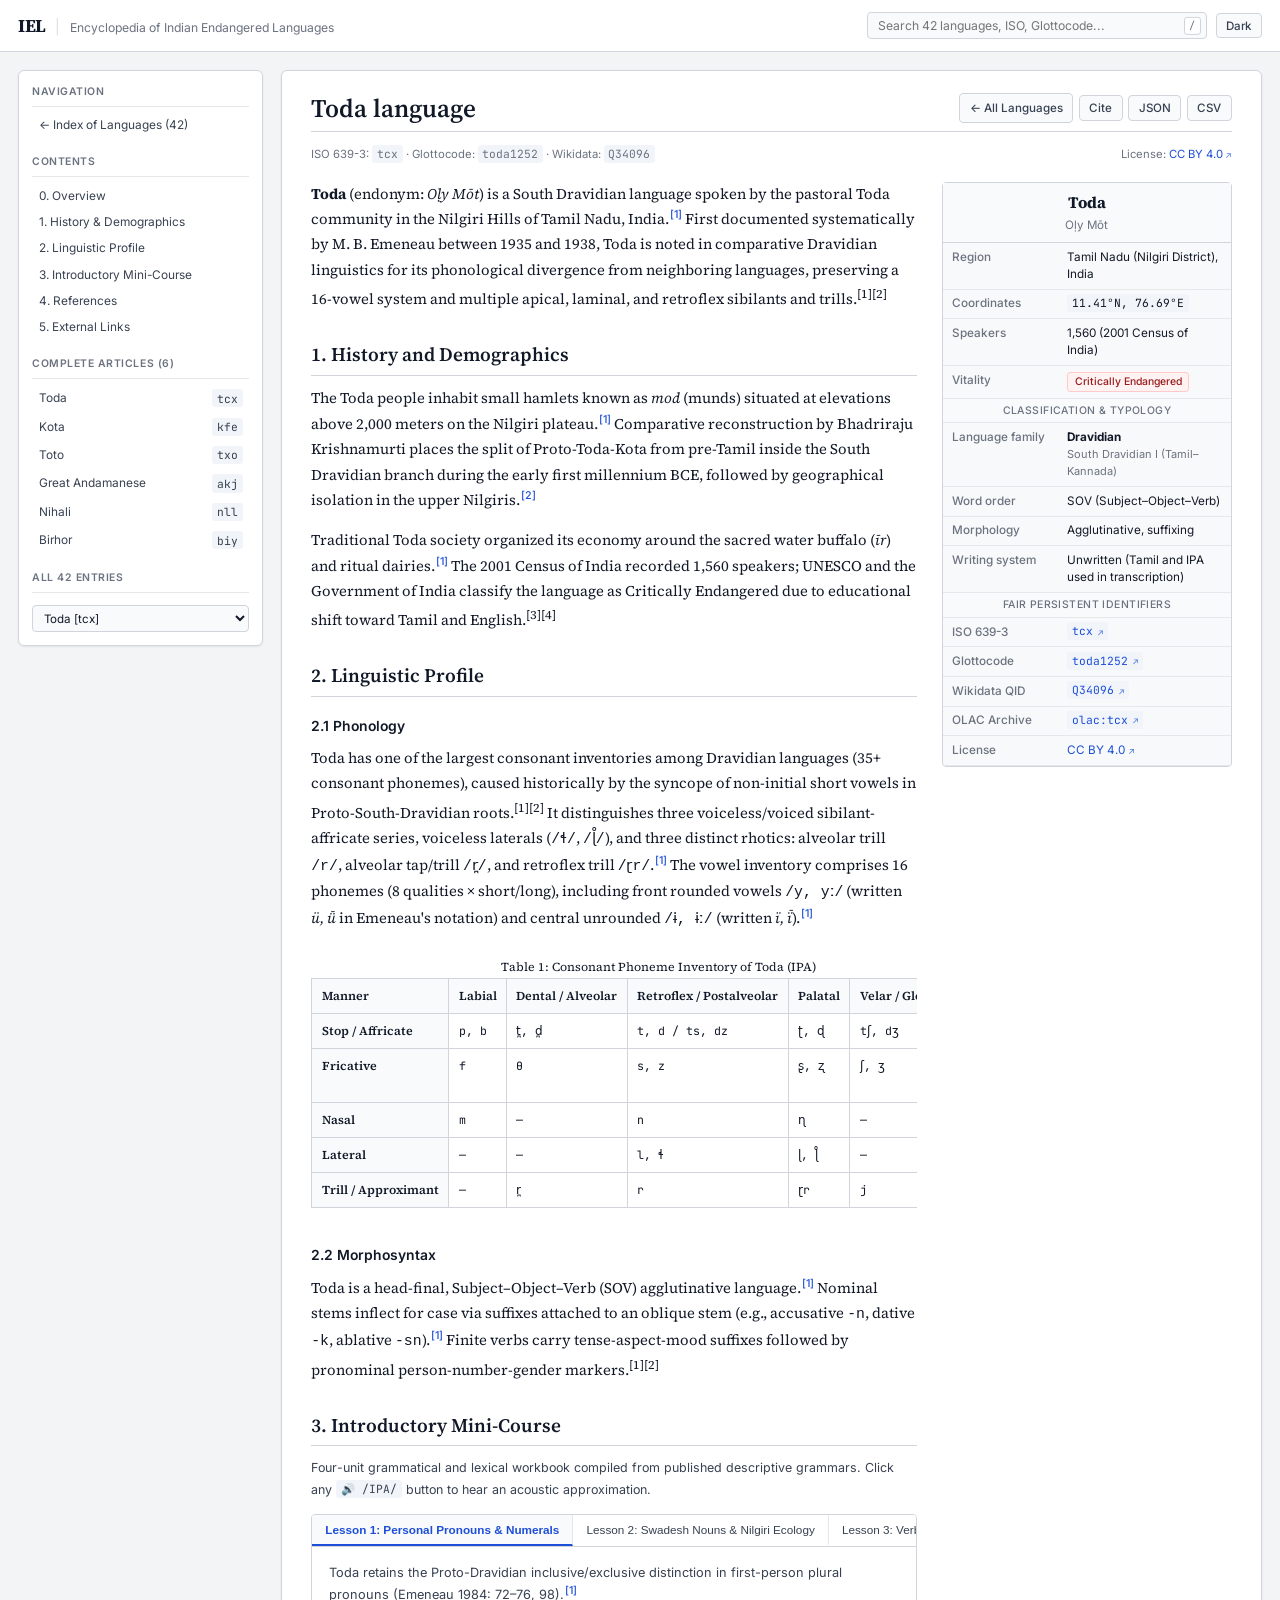
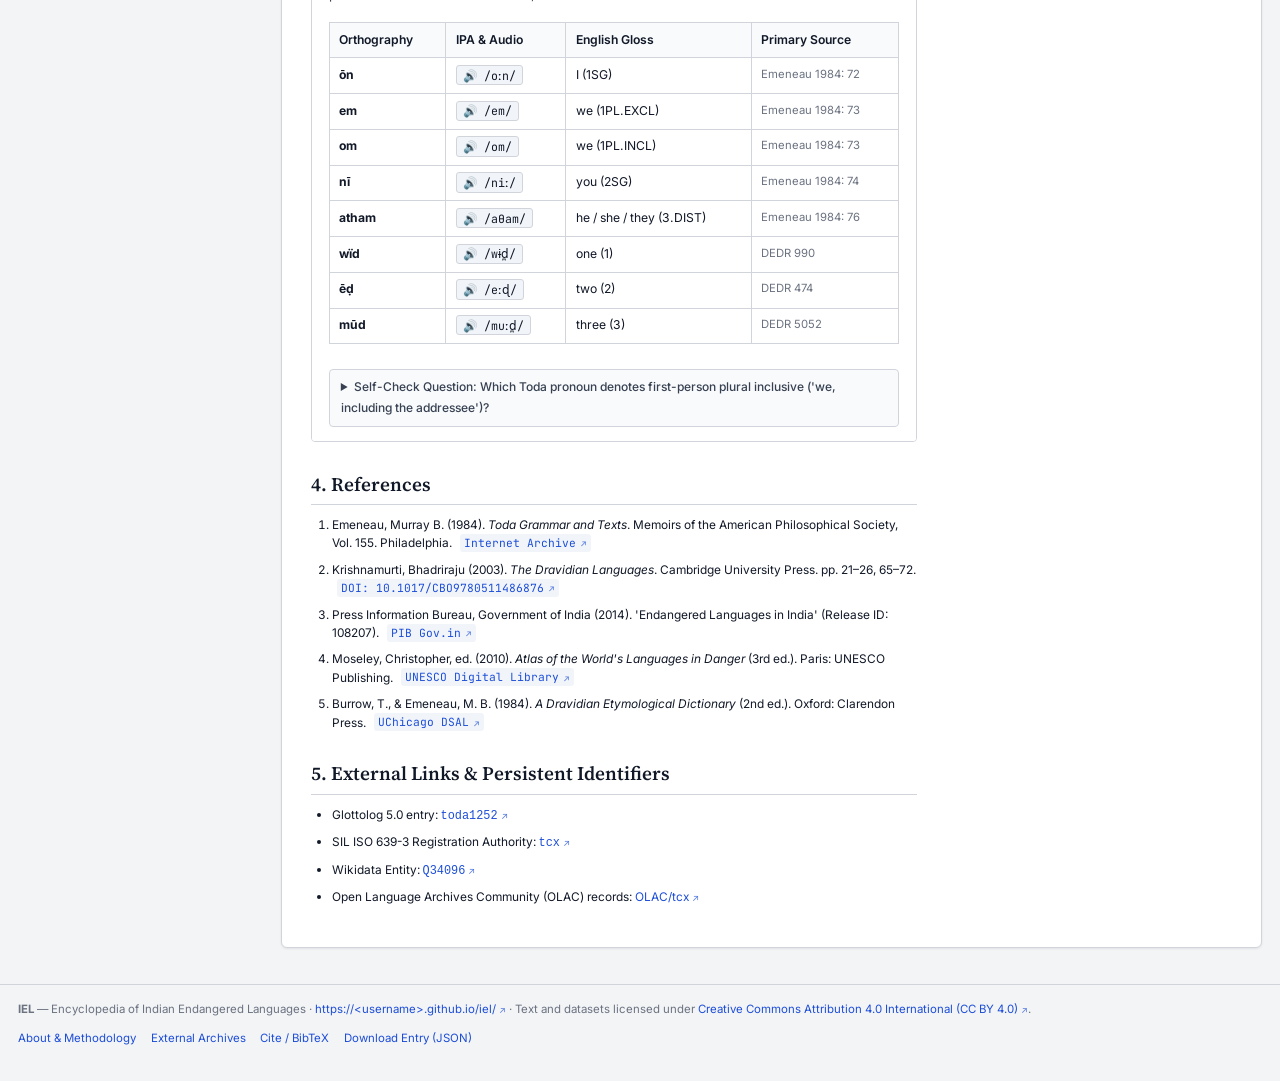
==== language.html @ 8f23c781 "Add files via upload" ====
<!DOCTYPE html>
<html lang="en" data-theme="light">
<head>
  <meta charset="UTF-8" />
  <meta name="viewport" content="width=device-width, initial-scale=1.0" />
  <title>Language Article — IEL Encyclopedia</title>
  <meta name="description" content="Encyclopedia article, phonological inventory, interlinear glossed sentences, and introductory course for an endangered Indian language." />
  <link rel="canonical" href="https://<username>.github.io/iel/language.html" />

  <script id="fair-jsonld" type="application/ld+json">
  {
    "@context": "https://schema.org",
    "@type": "Dataset",
    "@id": "https://<username>.github.io/iel/#dataset",
    "name": "IEL — Encyclopedia of Indian Endangered Languages",
    "url": "https://<username>.github.io/iel/",
    "license": "https://creativecommons.org/licenses/by/4.0/",
    "isAccessibleForFree": true
  }
  </script>

  <link rel="preconnect" href="https://fonts.googleapis.com" />
  <link rel="preconnect" href="https://fonts.gstatic.com" crossorigin />
  <link href="https://fonts.googleapis.com/css2?family=Inter:wght@400;500;600;700&family=JetBrains+Mono:wght@400;500&family=Source+Serif+4:ital,opsz,wght@0,8..60,400;0,8..60,600;0,8..60,700;1,8..60,400&display=swap" rel="stylesheet" />
  <link rel="stylesheet" href="style.css" />
</head>
<body>

  <!-- Top Header -->
  <header class="site-header">
    <div class="header-inner">
      <a class="brand-group" href="index.html">
        <span class="brand-mark">IEL</span>
        <span class="brand-divider">|</span>
        <span class="brand-tagline">Encyclopedia of Indian Endangered Languages</span>
      </a>

      <div class="header-controls">
        <div class="search-box">
          <input type="search" id="global-search" class="search-input" placeholder="Search 42 languages, ISO, Glottocode..." autocomplete="off" />
          <span class="search-kbd">/</span>
          <div id="search-dropdown" class="search-dropdown"></div>
        </div>
        <button class="btn-ui" id="theme-toggle" title="Toggle light/dark mode">
          <span id="theme-label">Dark</span>
        </button>
      </div>
    </div>
  </header>

  <!-- Detached Vector 2022 Workspace -->
  <div class="workspace">

    <!-- Detached Left Floating Sidebar -->
    <aside class="detached-sidebar" aria-label="Article Contents and Navigation">
      <div class="sidebar-section">
        <div class="sidebar-heading">Navigation</div>
        <ul class="sidebar-nav">
          <li><a class="sidebar-link" href="index.html">← Index of Languages (42)</a></li>
        </ul>
      </div>

      <div class="sidebar-section">
        <div class="sidebar-heading">Contents</div>
        <ul class="sidebar-nav" id="sidebar-toc"></ul>
      </div>

      <div class="sidebar-section">
        <div class="sidebar-heading">Complete Articles (6)</div>
        <ul class="sidebar-nav">
          <li><a class="sidebar-link" href="language.html?id=toda"><span>Toda</span><span class="code-id">tcx</span></a></li>
          <li><a class="sidebar-link" href="language.html?id=kota"><span>Kota</span><span class="code-id">kfe</span></a></li>
          <li><a class="sidebar-link" href="language.html?id=toto"><span>Toto</span><span class="code-id">txo</span></a></li>
          <li><a class="sidebar-link" href="language.html?id=aka-jeru"><span>Great Andamanese</span><span class="code-id">akj</span></a></li>
          <li><a class="sidebar-link" href="language.html?id=nihali"><span>Nihali</span><span class="code-id">nll</span></a></li>
          <li><a class="sidebar-link" href="language.html?id=birhor"><span>Birhor</span><span class="code-id">biy</span></a></li>
        </ul>
      </div>

      <div class="sidebar-section">
        <div class="sidebar-heading">All 42 Entries</div>
        <select class="sidebar-select" id="sidebar-jump" aria-label="Select any language entry">
          <option value="">Jump to language...</option>
        </select>
      </div>
    </aside>

    <!-- Main Article Sheet -->
    <main class="main-sheet" id="article-mount">
      <p style="color:var(--text-muted);">Loading article...</p>
    </main>
  </div>

  <!-- Hover Reference Tooltip -->
  <div id="cite-tooltip" class="cite-tooltip"></div>

  <!-- Footer -->
  <footer class="site-footer">
    <div>
      <strong>IEL</strong> — Encyclopedia of Indian Endangered Languages · <a class="ext-link" href="https://<username>.github.io/iel/" target="_blank" rel="noopener">https://&lt;username&gt;.github.io/iel/</a> · Text and datasets licensed under <a class="ext-link" href="https://creativecommons.org/licenses/by/4.0/" target="_blank" rel="noopener">Creative Commons Attribution 4.0 International (CC BY 4.0)</a>.
    </div>
    <div class="footer-links">
      <button class="footer-link" onclick="openModal('about')">About &amp; Methodology</button>
      <button class="footer-link" onclick="openModal('archives')">External Archives</button>
      <button class="footer-link" onclick="openModal('cite-curr')">Cite / BibTeX</button>
      <button class="footer-link" onclick="exportCurrentJSON()">Download Entry (JSON)</button>
    </div>
  </footer>

  <!-- Modal -->
  <div id="modal-backdrop" class="modal-backdrop" onclick="closeModal(event)">
    <div class="modal-card" onclick="event.stopPropagation()">
      <div class="modal-header">
        <h2 class="modal-title" id="modal-title">Information</h2>
        <button class="btn-ui" onclick="closeModal()">Close</button>
      </div>
      <div id="modal-body"></div>
    </div>
  </div>

  <script src="app.js"></script>
</body>
</html>
---- style.css ----
/* ==========================================================================
   IEL — Encyclopedia of Indian Endangered Languages
   Style Sheet (Vector 2022 Detached Sidebar & Academic Reference Theme)
   License: CC BY 4.0 (https://creativecommons.org/licenses/by/4.0/)
   ========================================================================== */

:root {
  --bg-canvas: #f3f4f6;
  --bg-page: #ffffff;
  --bg-subtle: #f8fafc;
  --bg-hover: #f1f5f9;
  --bg-infobox: #f8f9fa;
  --bg-code: #f1f5f9;
  --text-primary: #111827;
  --text-secondary: #374151;
  --text-muted: #6b7280;
  --border-color: #d1d5db;
  --border-subtle: #e5e7eb;
  --link-color: #1d4ed8;
  --link-hover: #1e3a8a;
  --link-visited: #4338ca;
  --badge-complete-bg: #ecfdf5;
  --badge-complete-text: #065f46;
  --badge-complete-border: #a7f3d0;
  --badge-stub-bg: #f3f4f6;
  --badge-stub-text: #4b5563;
  --badge-stub-border: #d1d5db;
  --badge-crit-bg: #fef2f2;
  --badge-crit-text: #991b1b;
  --badge-crit-border: #fecaca;
  --shadow-card: 0 1px 3px rgba(0, 0, 0, 0.05), 0 1px 2px rgba(0, 0, 0, 0.03);
  --shadow-float: 0 10px 25px -5px rgba(0, 0, 0, 0.12), 0 8px 10px -6px rgba(0, 0, 0, 0.08);
  --font-sans: 'Inter', -apple-system, BlinkMacSystemFont, "Segoe UI", Roboto, sans-serif;
  --font-serif: 'Source Serif 4', Georgia, Cambria, "Times New Roman", Times, serif;
  --font-mono: 'JetBrains Mono', ui-monospace, SFMono-Regular, Menlo, Monaco, Consolas, monospace;
}

[data-theme="dark"] {
  --bg-canvas: #0b0d11;
  --bg-page: #13171f;
  --bg-subtle: #1a202c;
  --bg-hover: #242c3d;
  --bg-infobox: #171c26;
  --bg-code: #1e2533;
  --text-primary: #f3f4f6;
  --text-secondary: #d1d5db;
  --text-muted: #9ca3af;
  --border-color: #2e3748;
  --border-subtle: #232a38;
  --link-color: #60a5fa;
  --link-hover: #93c5fd;
  --link-visited: #818cf8;
  --badge-complete-bg: rgba(6, 95, 70, 0.25);
  --badge-complete-text: #6ee7b7;
  --badge-complete-border: rgba(52, 211, 153, 0.3);
  --badge-stub-bg: rgba(55, 65, 81, 0.4);
  --badge-stub-text: #9ca3af;
  --badge-stub-border: #374151;
  --badge-crit-bg: rgba(153, 27, 27, 0.25);
  --badge-crit-text: #fca5a5;
  --badge-crit-border: rgba(248, 113, 113, 0.3);
  --shadow-card: 0 1px 3px rgba(0, 0, 0, 0.35);
  --shadow-float: 0 12px 28px rgba(0, 0, 0, 0.65);
}

*, *::before, *::after {
  box-sizing: border-box;
}

html, body {
  margin: 0;
  padding: 0;
  background-color: var(--bg-canvas);
  color: var(--text-primary);
  font-family: var(--font-sans);
  font-size: 14.5px;
  line-height: 1.6;
  -webkit-font-smoothing: antialiased;
}

a {
  color: var(--link-color);
  text-decoration: none;
}
a:hover {
  color: var(--link-hover);
  text-decoration: underline;
}

a.ext-link::after {
  content: " ↗";
  font-size: 0.78em;
  opacity: 0.75;
}

/* Header */
.site-header {
  position: sticky;
  top: 0;
  z-index: 100;
  background-color: var(--bg-page);
  border-bottom: 1px solid var(--border-color);
  height: 52px;
}

.header-inner {
  max-width: 1440px;
  margin: 0 auto;
  height: 100%;
  padding: 0 1.25rem;
  display: flex;
  align-items: center;
  justify-content: space-between;
  gap: 1rem;
}

.brand-group {
  display: flex;
  align-items: baseline;
  gap: 0.65rem;
  cursor: pointer;
  user-select: none;
  color: var(--text-primary);
  text-decoration: none;
}
.brand-group:hover {
  text-decoration: none;
}

.brand-mark {
  font-family: var(--font-serif);
  font-weight: 700;
  font-size: 1.25rem;
  letter-spacing: -0.02em;
  color: var(--text-primary);
}

.brand-divider {
  color: var(--border-color);
  font-weight: 300;
}

.brand-tagline {
  font-size: 0.84rem;
  color: var(--text-muted);
  font-weight: 400;
}

.header-controls {
  display: flex;
  align-items: center;
  gap: 0.6rem;
  flex: 1;
  max-width: 480px;
  justify-content: flex-end;
}

.search-box {
  position: relative;
  flex: 1;
  max-width: 340px;
}

.search-input {
  width: 100%;
  padding: 0.36rem 1.8rem 0.36rem 0.7rem;
  font-size: 0.84rem;
  font-family: var(--font-sans);
  color: var(--text-primary);
  background-color: var(--bg-subtle);
  border: 1px solid var(--border-color);
  border-radius: 4px;
  outline: none;
  transition: border-color 0.15s, background-color 0.15s;
}
.search-input:focus {
  background-color: var(--bg-page);
  border-color: var(--link-color);
}

.search-kbd {
  position: absolute;
  right: 0.45rem;
  top: 50%;
  transform: translateY(-50%);
  font-family: var(--font-mono);
  font-size: 0.7rem;
  color: var(--text-muted);
  background: var(--bg-page);
  border: 1px solid var(--border-color);
  border-radius: 3px;
  padding: 0 0.3rem;
  pointer-events: none;
}

.search-dropdown {
  position: absolute;
  top: calc(100% + 4px);
  left: 0;
  right: 0;
  background-color: var(--bg-page);
  border: 1px solid var(--border-color);
  border-radius: 4px;
  box-shadow: var(--shadow-float);
  max-height: 320px;
  overflow-y: auto;
  display: none;
  z-index: 200;
}
.search-dropdown.open {
  display: block;
}

.search-item {
  padding: 0.45rem 0.75rem;
  border-bottom: 1px solid var(--border-subtle);
  cursor: pointer;
  display: flex;
  justify-content: space-between;
  align-items: center;
  font-size: 0.83rem;
  color: var(--text-primary);
  text-decoration: none;
}
.search-item:last-child {
  border-bottom: none;
}
.search-item:hover {
  background-color: var(--bg-hover);
  text-decoration: none;
}

.btn-ui {
  display: inline-flex;
  align-items: center;
  gap: 0.35rem;
  padding: 0.34rem 0.65rem;
  font-size: 0.8rem;
  font-family: var(--font-sans);
  font-weight: 500;
  color: var(--text-secondary);
  background-color: var(--bg-subtle);
  border: 1px solid var(--border-color);
  border-radius: 4px;
  cursor: pointer;
  transition: background-color 0.12s, border-color 0.12s;
  white-space: nowrap;
  text-decoration: none;
}
.btn-ui:hover {
  background-color: var(--bg-hover);
  color: var(--text-primary);
  text-decoration: none;
}

/* Detached Vector 2022 Workspace */
.workspace {
  max-width: 1440px;
  margin: 1.25rem auto 2.5rem;
  padding: 0 1.25rem;
  display: grid;
  grid-template-columns: 245px minmax(0, 1fr);
  gap: 1.25rem;
  align-items: start;
}

.detached-sidebar {
  position: sticky;
  top: 68px;
  max-height: calc(100vh - 88px);
  overflow-y: auto;
  background-color: var(--bg-page);
  border: 1px solid var(--border-color);
  border-radius: 6px;
  padding: 0.9rem;
  box-shadow: var(--shadow-card);
  font-size: 0.82rem;
}

.sidebar-section {
  margin-bottom: 1.15rem;
}
.sidebar-section:last-child {
  margin-bottom: 0;
}

.sidebar-heading {
  font-size: 0.72rem;
  font-weight: 600;
  text-transform: uppercase;
  letter-spacing: 0.05em;
  color: var(--text-muted);
  padding-bottom: 0.35rem;
  margin-bottom: 0.45rem;
  border-bottom: 1px solid var(--border-subtle);
  display: flex;
  justify-content: space-between;
  align-items: center;
}

.sidebar-nav {
  list-style: none;
  margin: 0;
  padding: 0;
}

.sidebar-nav li {
  margin-bottom: 0.15rem;
}

.sidebar-link {
  display: flex;
  align-items: center;
  justify-content: space-between;
  padding: 0.28rem 0.45rem;
  border-radius: 4px;
  color: var(--text-secondary);
  text-decoration: none;
  cursor: pointer;
  font-size: 0.82rem;
  line-height: 1.35;
}
.sidebar-link:hover {
  background-color: var(--bg-hover);
  color: var(--text-primary);
  text-decoration: none;
}
.sidebar-link.active {
  background-color: var(--bg-subtle);
  color: var(--link-color);
  font-weight: 600;
}

.sidebar-select {
  width: 100%;
  margin-top: 0.4rem;
  padding: 0.32rem 0.45rem;
  font-size: 0.8rem;
  font-family: var(--font-sans);
  color: var(--text-primary);
  background-color: var(--bg-subtle);
  border: 1px solid var(--border-color);
  border-radius: 4px;
}

/* Main Sheet */
.main-sheet {
  background-color: var(--bg-page);
  border: 1px solid var(--border-color);
  border-radius: 6px;
  padding: 1.5rem 2rem 2.25rem;
  box-shadow: var(--shadow-card);
  min-height: 75vh;
}

.page-top-bar {
  display: flex;
  align-items: flex-end;
  justify-content: space-between;
  border-bottom: 1px solid var(--border-color);
  padding-bottom: 0.55rem;
  margin-bottom: 0.9rem;
  gap: 1rem;
  flex-wrap: wrap;
}

.page-title {
  font-family: var(--font-serif);
  font-size: 1.75rem;
  font-weight: 600;
  margin: 0;
  line-height: 1.2;
  color: var(--text-primary);
}

.page-tools {
  display: flex;
  align-items: center;
  gap: 0.4rem;
  flex-wrap: wrap;
}

.page-subline {
  font-size: 0.78rem;
  color: var(--text-muted);
  margin-bottom: 1.25rem;
  display: flex;
  justify-content: space-between;
  align-items: center;
  flex-wrap: wrap;
  gap: 0.5rem;
}

.filter-bar {
  display: flex;
  flex-wrap: wrap;
  align-items: center;
  gap: 0.6rem;
  padding: 0.65rem 0.85rem;
  background-color: var(--bg-subtle);
  border: 1px solid var(--border-subtle);
  border-radius: 4px;
  margin-bottom: 1rem;
  font-size: 0.81rem;
}

.filter-group {
  display: flex;
  align-items: center;
  gap: 0.35rem;
}

.filter-label {
  color: var(--text-muted);
  font-weight: 500;
}

.filter-control {
  padding: 0.26rem 0.5rem;
  font-size: 0.8rem;
  font-family: var(--font-sans);
  color: var(--text-primary);
  background-color: var(--bg-page);
  border: 1px solid var(--border-color);
  border-radius: 3px;
}

.filter-count {
  margin-left: auto;
  color: var(--text-muted);
  font-family: var(--font-mono);
  font-size: 0.76rem;
}

/* Wikitable */
.table-wrap {
  overflow-x: auto;
}

table.wikitable {
  width: 100%;
  border-collapse: collapse;
  margin: 0.75rem 0 1.25rem;
  font-size: 0.84rem;
  background-color: var(--bg-page);
}

table.wikitable th,
table.wikitable td {
  border: 1px solid var(--border-color);
  padding: 0.45rem 0.65rem;
  text-align: left;
  vertical-align: top;
}

table.wikitable th {
  background-color: var(--bg-subtle);
  font-weight: 600;
  color: var(--text-primary);
  white-space: nowrap;
}

table.wikitable tr:hover td {
  background-color: var(--bg-hover);
}

.code-id {
  font-family: var(--font-mono);
  font-size: 0.78rem;
  background-color: var(--bg-code);
  padding: 0.1rem 0.32rem;
  border-radius: 3px;
}

.badge {
  display: inline-block;
  font-size: 0.72rem;
  font-weight: 500;
  padding: 0.1rem 0.42rem;
  border-radius: 3px;
  white-space: nowrap;
}

.badge-complete {
  background-color: var(--badge-complete-bg);
  color: var(--badge-complete-text);
  border: 1px solid var(--badge-complete-border);
}

.badge-stub {
  background-color: var(--badge-stub-bg);
  color: var(--badge-stub-text);
  border: 1px solid var(--badge-stub-border);
}

.badge-crit {
  background-color: var(--badge-crit-bg);
  color: var(--badge-crit-text);
  border: 1px solid var(--badge-crit-border);
}

/* Article Grid & Infobox */
.article-grid {
  display: grid;
  grid-template-columns: minmax(0, 1fr) 290px;
  gap: 1.75rem;
  align-items: start;
}

.article-prose {
  font-family: var(--font-serif);
  font-size: 1.02rem;
  line-height: 1.72;
  color: var(--text-primary);
}

.article-prose p {
  margin: 0 0 1rem;
}

.article-prose h2 {
  font-family: var(--font-serif);
  font-size: 1.32rem;
  font-weight: 600;
  border-bottom: 1px solid var(--border-color);
  padding-bottom: 0.25rem;
  margin: 1.75rem 0 0.75rem;
  color: var(--text-primary);
}

.article-prose h3 {
  font-family: var(--font-sans);
  font-size: 0.96rem;
  font-weight: 600;
  margin: 1.25rem 0 0.5rem;
  color: var(--text-primary);
}

.article-prose sup.cite-ref {
  font-family: var(--font-sans);
  font-size: 0.74rem;
  font-weight: 500;
  line-height: 1;
  margin-left: 1px;
}

.infobox {
  background-color: var(--bg-infobox);
  border: 1px solid var(--border-color);
  border-radius: 4px;
  font-family: var(--font-sans);
  font-size: 0.81rem;
  line-height: 1.45;
}

.infobox-header {
  background-color: var(--bg-subtle);
  border-bottom: 1px solid var(--border-color);
  padding: 0.6rem 0.75rem;
  text-align: center;
}

.infobox-title {
  font-family: var(--font-serif);
  font-size: 1.1rem;
  font-weight: 700;
  margin: 0;
}

.infobox-native {
  font-size: 0.8rem;
  color: var(--text-muted);
  margin-top: 0.15rem;
}

.infobox-table {
  width: 100%;
  border-collapse: collapse;
}

.infobox-table th,
.infobox-table td {
  padding: 0.4rem 0.65rem;
  border-bottom: 1px solid var(--border-subtle);
  text-align: left;
  vertical-align: top;
}

.infobox-table th {
  width: 40%;
  color: var(--text-muted);
  font-weight: 500;
}

.infobox-section-label {
  background-color: var(--bg-subtle);
  font-size: 0.72rem;
  font-weight: 600;
  text-transform: uppercase;
  letter-spacing: 0.04em;
  color: var(--text-muted);
  text-align: center !important;
  padding: 0.3rem 0.65rem !important;
}

/* Course Workbook */
.course-box {
  font-family: var(--font-sans);
  border: 1px solid var(--border-color);
  border-radius: 4px;
  background-color: var(--bg-subtle);
  margin: 1rem 0 1.5rem;
  overflow: hidden;
}

.course-tabs {
  display: flex;
  border-bottom: 1px solid var(--border-color);
  background-color: var(--bg-page);
  overflow-x: auto;
}

.course-tab {
  padding: 0.55rem 0.9rem;
  font-size: 0.81rem;
  font-weight: 500;
  color: var(--text-secondary);
  background: transparent;
  border: none;
  border-right: 1px solid var(--border-subtle);
  border-bottom: 2px solid transparent;
  cursor: pointer;
  white-space: nowrap;
}
.course-tab:hover {
  background-color: var(--bg-hover);
}
.course-tab.active {
  color: var(--link-color);
  border-bottom-color: var(--link-color);
  background-color: var(--bg-subtle);
  font-weight: 600;
}

.course-body {
  padding: 1rem 1.15rem;
  background-color: var(--bg-page);
  font-size: 0.88rem;
}

.ipa-btn {
  display: inline-flex;
  align-items: center;
  gap: 0.25rem;
  font-family: var(--font-mono);
  font-size: 0.8rem;
  padding: 0.12rem 0.42rem;
  background-color: var(--bg-code);
  border: 1px solid var(--border-color);
  border-radius: 3px;
  color: var(--text-primary);
  cursor: pointer;
}
.ipa-btn:hover {
  border-color: var(--link-color);
  color: var(--link-color);
}

/* Leipzig IGT */
.igt-block {
  background-color: var(--bg-subtle);
  border-left: 3px solid var(--border-color);
  padding: 0.65rem 0.9rem;
  margin: 0.75rem 0;
  font-family: var(--font-sans);
  font-size: 0.85rem;
}

.igt-words {
  display: flex;
  flex-wrap: wrap;
  gap: 1.15rem;
  margin-bottom: 0.35rem;
}

.igt-unit {
  display: flex;
  flex-direction: column;
}

.igt-form {
  font-family: var(--font-mono);
  font-weight: 600;
}

.igt-gloss {
  font-size: 0.78rem;
  color: var(--text-muted);
  font-variant: small-caps;
}

.igt-trans {
  font-style: italic;
  color: var(--text-secondary);
  margin-top: 0.2rem;
}

details.self-check {
  margin-top: 0.85rem;
  border: 1px solid var(--border-color);
  border-radius: 4px;
  background-color: var(--bg-subtle);
  padding: 0.5rem 0.75rem;
  font-size: 0.83rem;
}
details.self-check summary {
  cursor: pointer;
  font-weight: 500;
  color: var(--text-secondary);
}

.ref-list {
  font-family: var(--font-sans);
  font-size: 0.82rem;
  line-height: 1.55;
  padding-left: 1.4rem;
  margin: 0.5rem 0 0;
}
.ref-list li {
  margin-bottom: 0.55rem;
}

/* Hover Reference Tooltip */
.cite-tooltip {
  position: fixed;
  z-index: 500;
  max-width: 360px;
  background-color: var(--bg-page);
  border: 1px solid var(--border-color);
  border-radius: 5px;
  padding: 0.65rem 0.8rem;
  box-shadow: var(--shadow-float);
  font-family: var(--font-sans);
  font-size: 0.79rem;
  line-height: 1.45;
  color: var(--text-primary);
  display: none;
}

/* Footer */
.site-footer {
  max-width: 1440px;
  margin: 0 auto 2.5rem;
  padding: 1rem 1.25rem 0;
  border-top: 1px solid var(--border-color);
  display: flex;
  justify-content: space-between;
  align-items: center;
  flex-wrap: wrap;
  gap: 0.75rem;
  font-size: 0.79rem;
  color: var(--text-muted);
}

.footer-links {
  display: flex;
  gap: 1rem;
  flex-wrap: wrap;
}

.footer-link {
  color: var(--link-color);
  cursor: pointer;
  background: none;
  border: none;
  padding: 0;
  font: inherit;
}
.footer-link:hover {
  text-decoration: underline;
}

/* Modal */
.modal-backdrop {
  position: fixed;
  inset: 0;
  background: rgba(0, 0, 0, 0.5);
  z-index: 400;
  display: none;
  align-items: center;
  justify-content: center;
  padding: 1rem;
}
.modal-backdrop.open {
  display: flex;
}

.modal-card {
  background-color: var(--bg-page);
  border: 1px solid var(--border-color);
  border-radius: 6px;
  max-width: 640px;
  width: 100%;
  max-height: 85vh;
  overflow-y: auto;
  padding: 1.25rem 1.5rem;
  box-shadow: var(--shadow-float);
  font-size: 0.86rem;
}

.modal-header {
  display: flex;
  justify-content: space-between;
  align-items: center;
  border-bottom: 1px solid var(--border-color);
  padding-bottom: 0.6rem;
  margin-bottom: 0.9rem;
}

.modal-title {
  font-family: var(--font-serif);
  font-size: 1.2rem;
  font-weight: 600;
  margin: 0;
}

pre.code-block {
  background-color: var(--bg-code);
  border: 1px solid var(--border-color);
  border-radius: 4px;
  padding: 0.65rem;
  font-family: var(--font-mono);
  font-size: 0.76rem;
  overflow-x: auto;
  margin: 0.5rem 0 1rem;
}

@media (max-width: 980px) {
  .workspace {
    grid-template-columns: 1fr;
  }
  .detached-sidebar {
    position: static;
    max-height: none;
  }
  .article-grid {
    grid-template-columns: 1fr;
  }
  .infobox {
    order: -1;
  }
  .brand-tagline {
    display: none;
  }
}
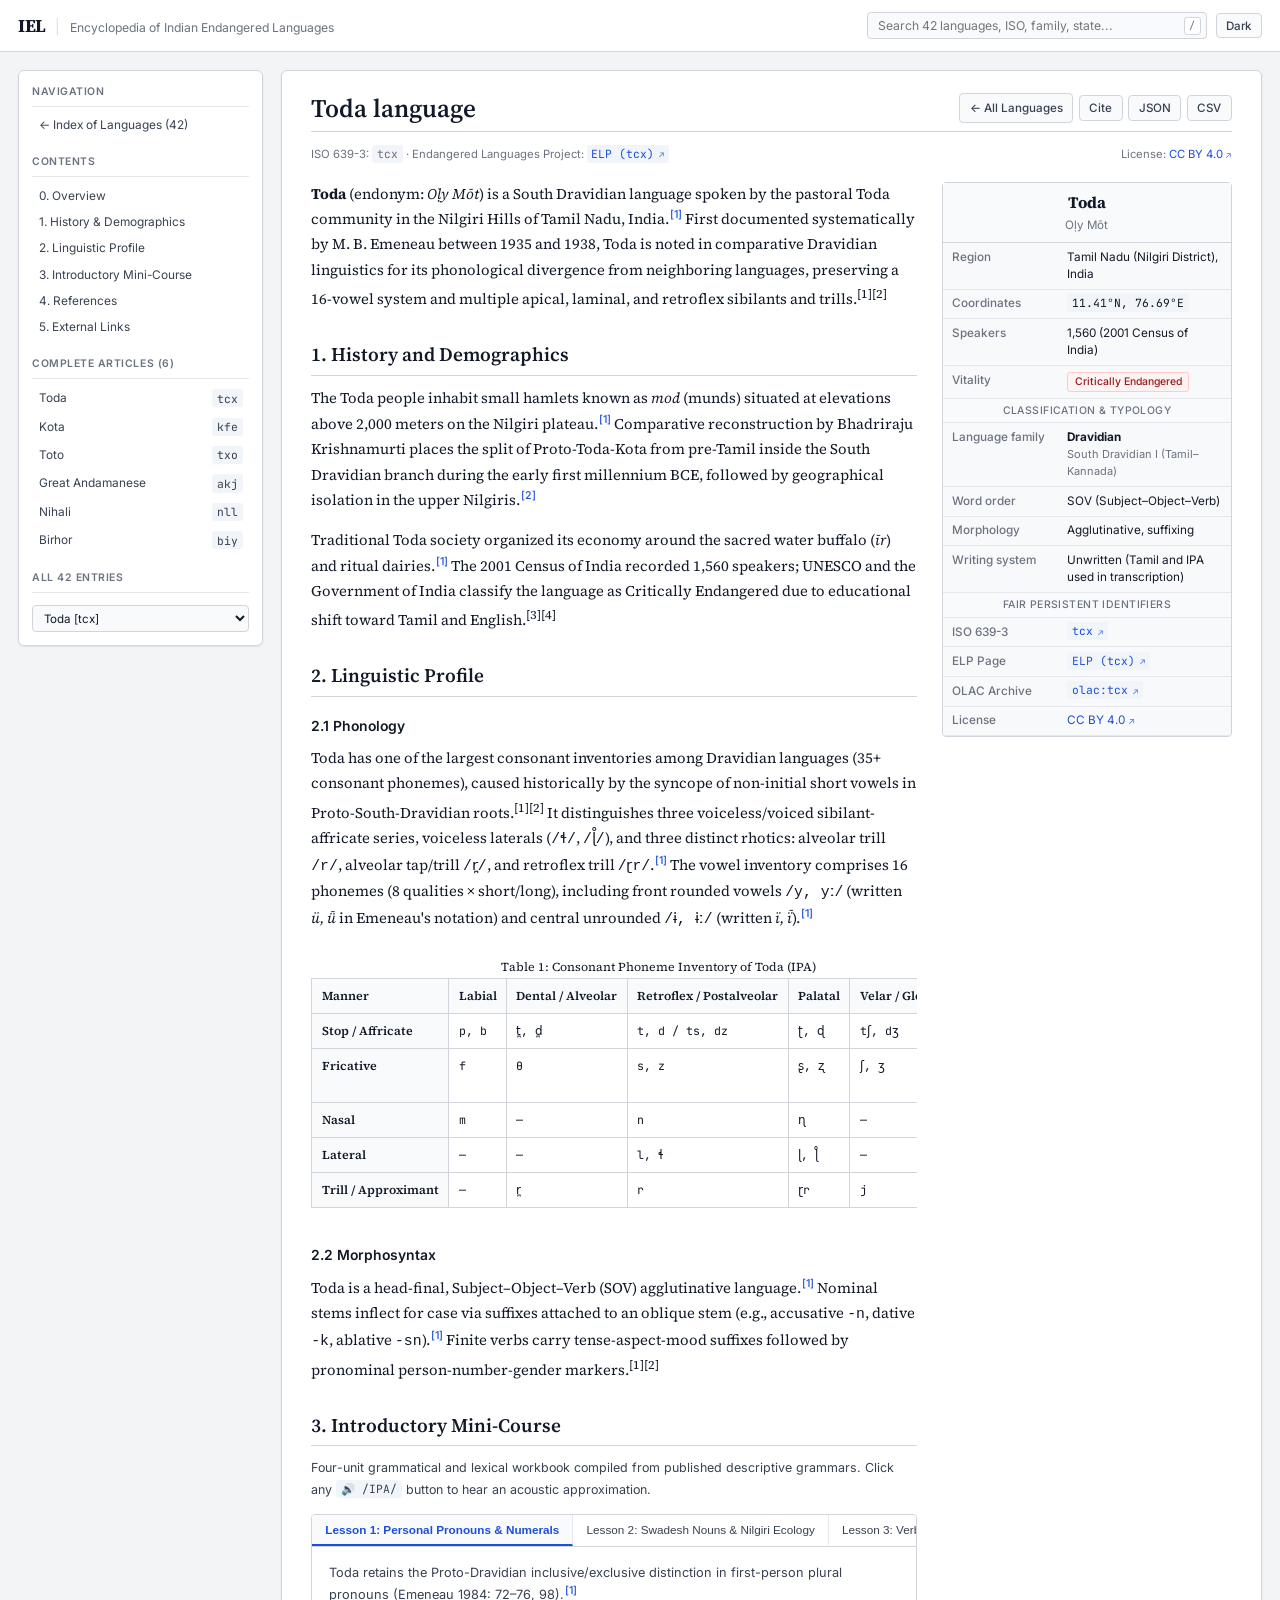
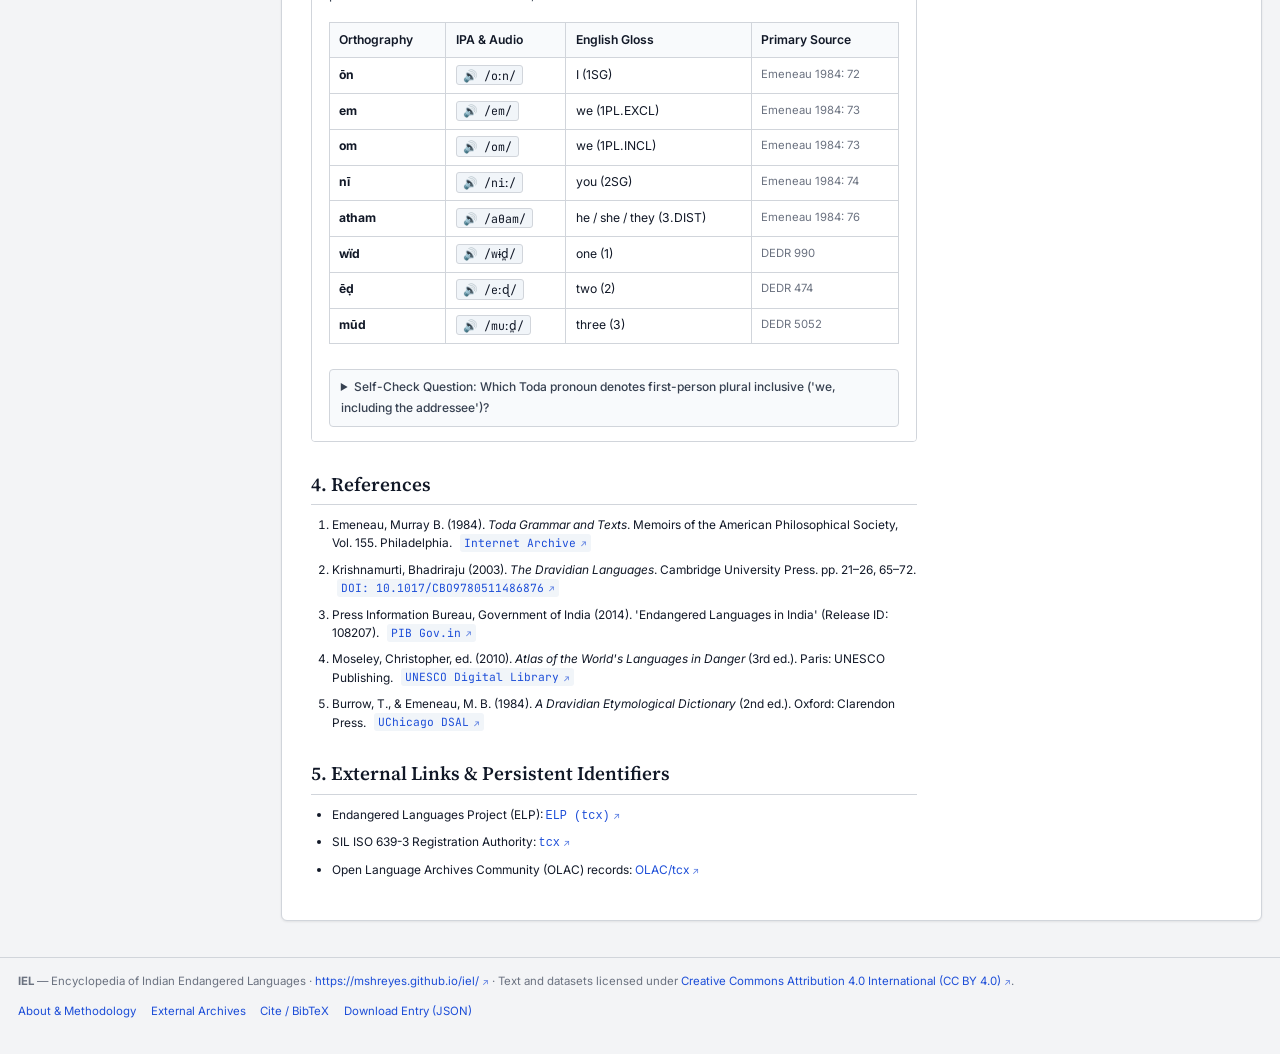
==== commit 8347a1d0: "Update language.html" ====
--- a/language.html
+++ b/language.html
@@ -5,15 +5,15 @@
   <meta name="viewport" content="width=device-width, initial-scale=1.0" />
   <title>Language Article — IEL Encyclopedia</title>
   <meta name="description" content="Encyclopedia article, phonological inventory, interlinear glossed sentences, and introductory course for an endangered Indian language." />
-  <link rel="canonical" href="https://<username>.github.io/iel/language.html" />
+  <link rel="canonical" href="https://mshreyes.github.io/iel/language.html" />
 
   <script id="fair-jsonld" type="application/ld+json">
   {
     "@context": "https://schema.org",
     "@type": "Dataset",
-    "@id": "https://<username>.github.io/iel/#dataset",
+    "@id": "https://mshreyes.github.io/iel/#dataset",
     "name": "IEL — Encyclopedia of Indian Endangered Languages",
-    "url": "https://<username>.github.io/iel/",
+    "url": "https://mshreyes.github.io/iel/",
     "license": "https://creativecommons.org/licenses/by/4.0/",
     "isAccessibleForFree": true
   }
@@ -37,7 +37,7 @@
 
       <div class="header-controls">
         <div class="search-box">
-          <input type="search" id="global-search" class="search-input" placeholder="Search 42 languages, ISO, Glottocode..." autocomplete="off" />
+          <input type="search" id="global-search" class="search-input" placeholder="Search 42 languages, ISO, family, state..." autocomplete="off" />
           <span class="search-kbd">/</span>
           <div id="search-dropdown" class="search-dropdown"></div>
         </div>
@@ -97,7 +97,7 @@
   <!-- Footer -->
   <footer class="site-footer">
     <div>
-      <strong>IEL</strong> — Encyclopedia of Indian Endangered Languages · <a class="ext-link" href="https://<username>.github.io/iel/" target="_blank" rel="noopener">https://&lt;username&gt;.github.io/iel/</a> · Text and datasets licensed under <a class="ext-link" href="https://creativecommons.org/licenses/by/4.0/" target="_blank" rel="noopener">Creative Commons Attribution 4.0 International (CC BY 4.0)</a>.
+      <strong>IEL</strong> — Encyclopedia of Indian Endangered Languages · <a class="ext-link" href="https://mshreyes.github.io/iel/" target="_blank" rel="noopener">https://mshreyes.github.io/iel/</a> · Text and datasets licensed under <a class="ext-link" href="https://creativecommons.org/licenses/by/4.0/" target="_blank" rel="noopener">Creative Commons Attribution 4.0 International (CC BY 4.0)</a>.
     </div>
     <div class="footer-links">
       <button class="footer-link" onclick="openModal('about')">About &amp; Methodology</button>
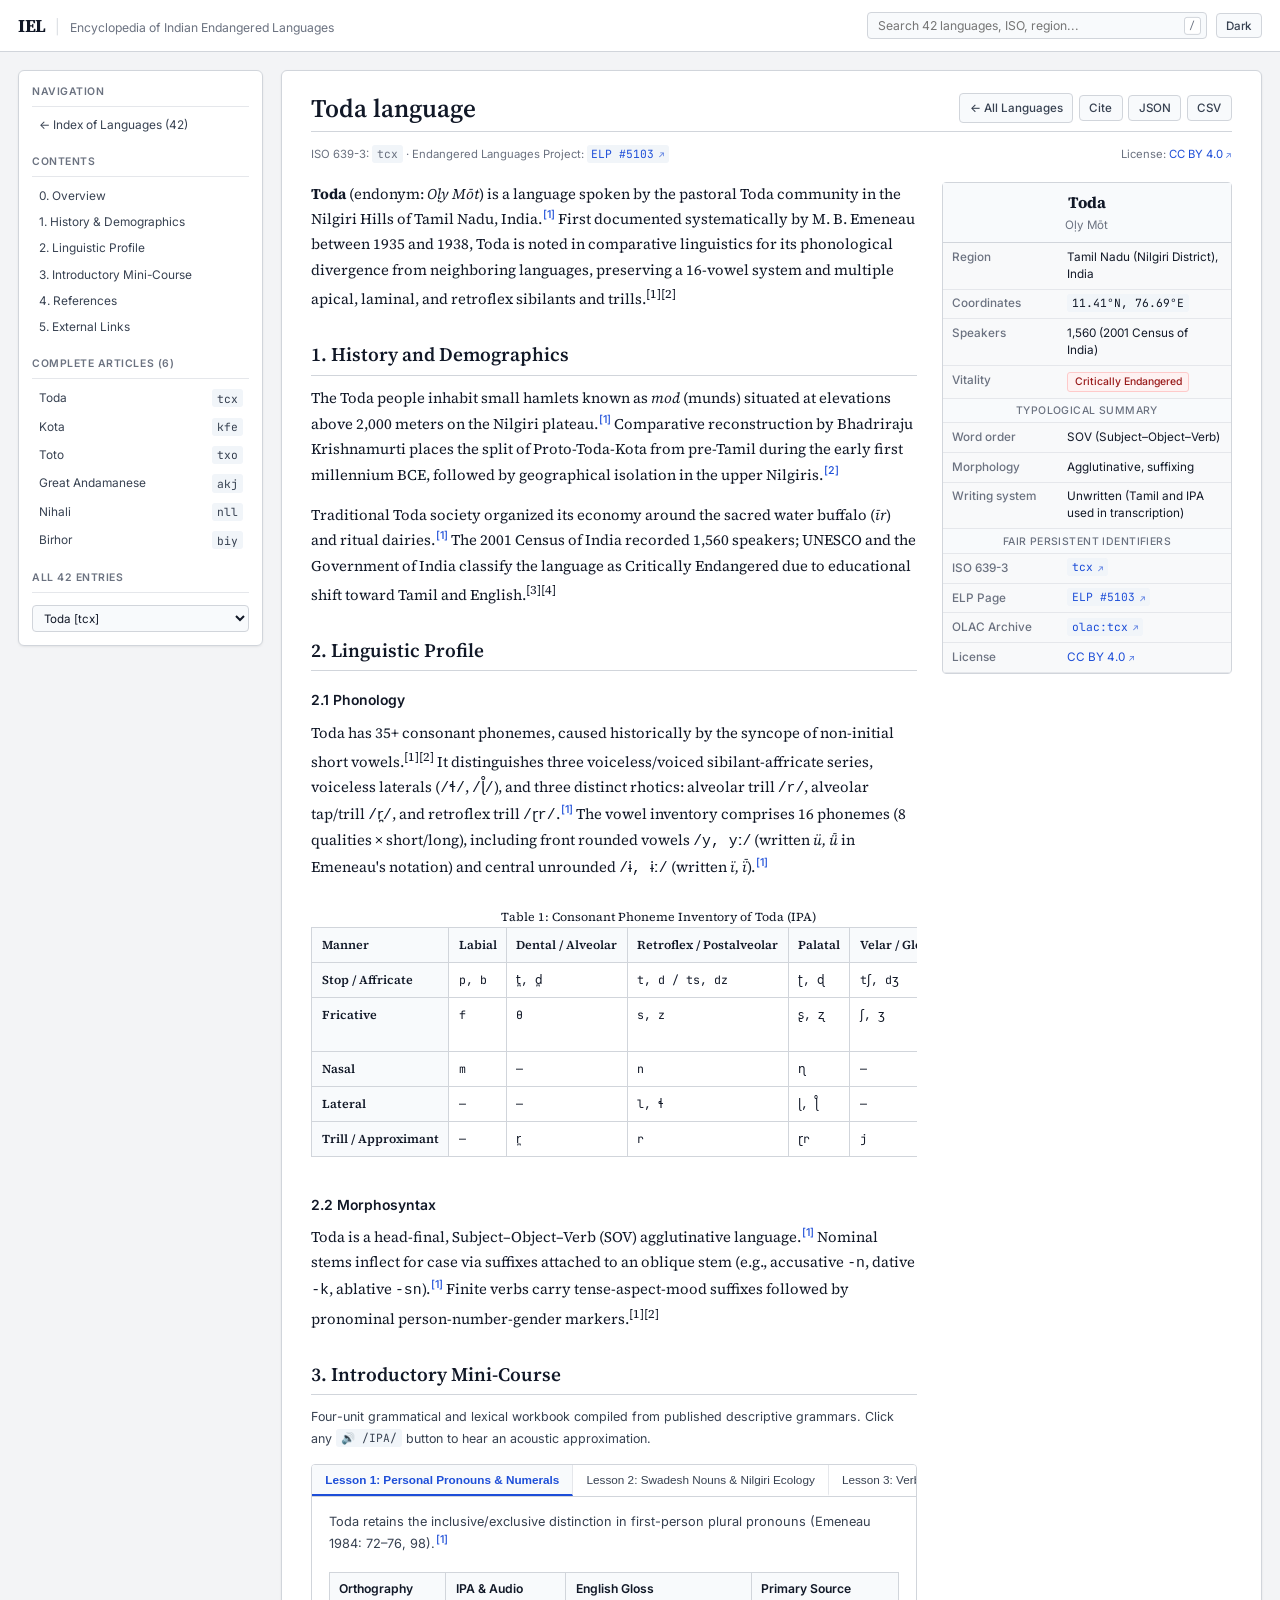
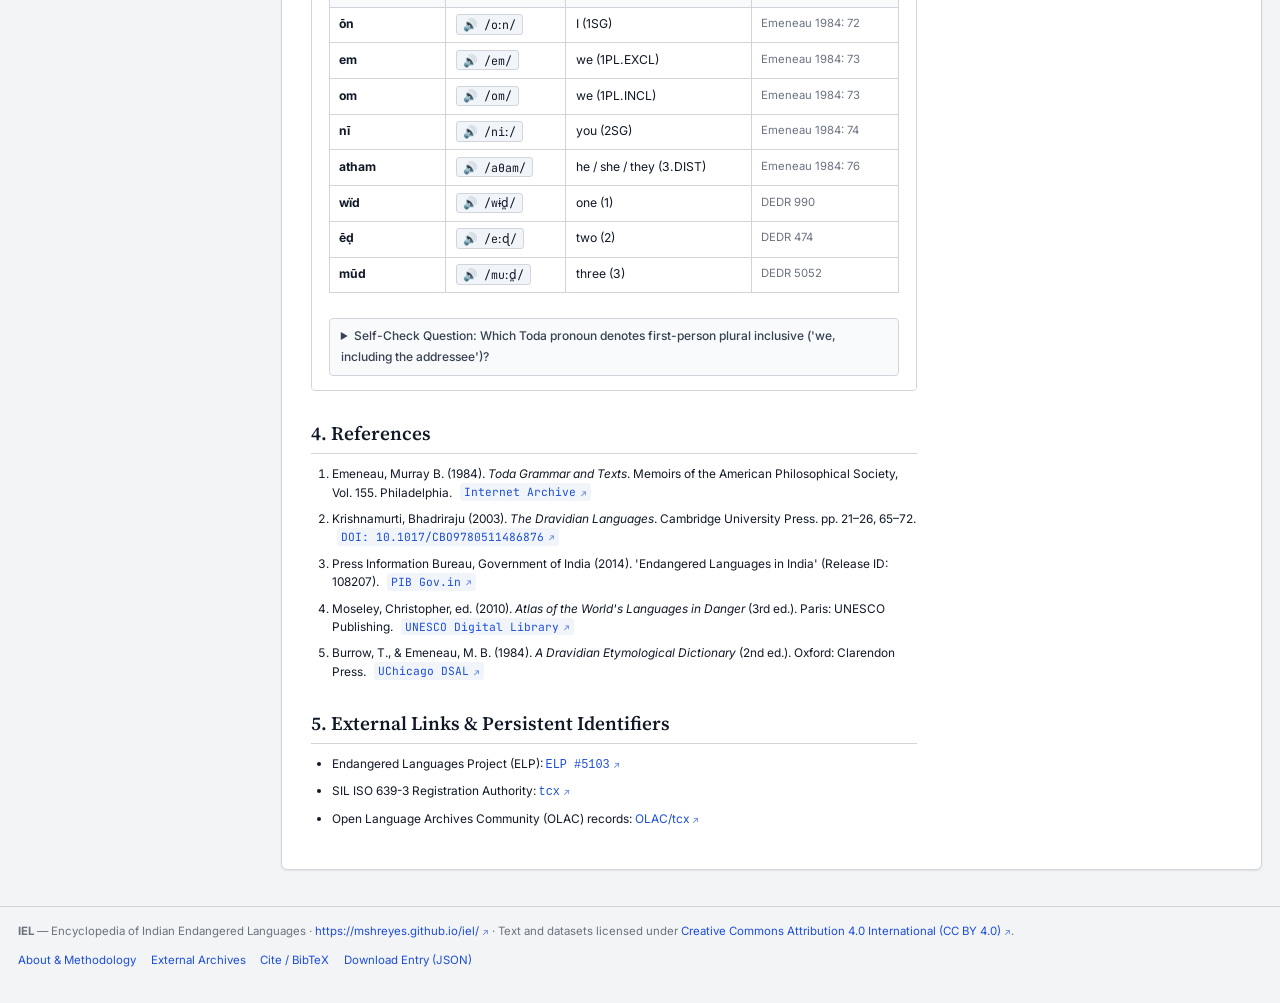
==== commit d20c212c: "Update files" ====
--- a/language.html
+++ b/language.html
@@ -26,7 +26,6 @@
 </head>
 <body>
 
-  <!-- Top Header -->
   <header class="site-header">
     <div class="header-inner">
       <a class="brand-group" href="index.html">
@@ -37,7 +36,7 @@
 
       <div class="header-controls">
         <div class="search-box">
-          <input type="search" id="global-search" class="search-input" placeholder="Search 42 languages, ISO, family, state..." autocomplete="off" />
+          <input type="search" id="global-search" class="search-input" placeholder="Search 42 languages, ISO, region..." autocomplete="off" />
           <span class="search-kbd">/</span>
           <div id="search-dropdown" class="search-dropdown"></div>
         </div>
@@ -48,10 +47,7 @@
     </div>
   </header>
 
-  <!-- Detached Vector 2022 Workspace -->
   <div class="workspace">
-
-    <!-- Detached Left Floating Sidebar -->
     <aside class="detached-sidebar" aria-label="Article Contents and Navigation">
       <div class="sidebar-section">
         <div class="sidebar-heading">Navigation</div>
@@ -85,16 +81,13 @@
       </div>
     </aside>
 
-    <!-- Main Article Sheet -->
     <main class="main-sheet" id="article-mount">
       <p style="color:var(--text-muted);">Loading article...</p>
     </main>
   </div>
 
-  <!-- Hover Reference Tooltip -->
   <div id="cite-tooltip" class="cite-tooltip"></div>
 
-  <!-- Footer -->
   <footer class="site-footer">
     <div>
       <strong>IEL</strong> — Encyclopedia of Indian Endangered Languages · <a class="ext-link" href="https://mshreyes.github.io/iel/" target="_blank" rel="noopener">https://mshreyes.github.io/iel/</a> · Text and datasets licensed under <a class="ext-link" href="https://creativecommons.org/licenses/by/4.0/" target="_blank" rel="noopener">Creative Commons Attribution 4.0 International (CC BY 4.0)</a>.
@@ -107,7 +100,6 @@
     </div>
   </footer>
 
-  <!-- Modal -->
   <div id="modal-backdrop" class="modal-backdrop" onclick="closeModal(event)">
     <div class="modal-card" onclick="event.stopPropagation()">
       <div class="modal-header">
--- a/style.css
+++ b/style.css
@@ -63,9 +63,7 @@
   --shadow-float: 0 12px 28px rgba(0, 0, 0, 0.65);
 }
 
-*, *::before, *::after {
-  box-sizing: border-box;
-}
+*, *::before, *::after { box-sizing: border-box; }
 
 html, body {
   margin: 0;
@@ -78,22 +76,10 @@
   -webkit-font-smoothing: antialiased;
 }
 
-a {
-  color: var(--link-color);
-  text-decoration: none;
-}
-a:hover {
-  color: var(--link-hover);
-  text-decoration: underline;
-}
-
-a.ext-link::after {
-  content: " ↗";
-  font-size: 0.78em;
-  opacity: 0.75;
-}
-
-/* Header */
+a { color: var(--link-color); text-decoration: none; }
+a:hover { color: var(--link-hover); text-decoration: underline; }
+a.ext-link::after { content: " ↗"; font-size: 0.78em; opacity: 0.75; }
+
 .site-header {
   position: sticky;
   top: 0;
@@ -123,9 +109,7 @@
   color: var(--text-primary);
   text-decoration: none;
 }
-.brand-group:hover {
-  text-decoration: none;
-}
+.brand-group:hover { text-decoration: none; }
 
 .brand-mark {
   font-family: var(--font-serif);
@@ -135,16 +119,8 @@
   color: var(--text-primary);
 }
 
-.brand-divider {
-  color: var(--border-color);
-  font-weight: 300;
-}
-
-.brand-tagline {
-  font-size: 0.84rem;
-  color: var(--text-muted);
-  font-weight: 400;
-}
+.brand-divider { color: var(--border-color); font-weight: 300; }
+.brand-tagline { font-size: 0.84rem; color: var(--text-muted); font-weight: 400; }
 
 .header-controls {
   display: flex;
@@ -155,11 +131,7 @@
   justify-content: flex-end;
 }
 
-.search-box {
-  position: relative;
-  flex: 1;
-  max-width: 340px;
-}
+.search-box { position: relative; flex: 1; max-width: 340px; }
 
 .search-input {
   width: 100%;
@@ -173,10 +145,7 @@
   outline: none;
   transition: border-color 0.15s, background-color 0.15s;
 }
-.search-input:focus {
-  background-color: var(--bg-page);
-  border-color: var(--link-color);
-}
+.search-input:focus { background-color: var(--bg-page); border-color: var(--link-color); }
 
 .search-kbd {
   position: absolute;
@@ -207,9 +176,7 @@
   display: none;
   z-index: 200;
 }
-.search-dropdown.open {
-  display: block;
-}
+.search-dropdown.open { display: block; }
 
 .search-item {
   padding: 0.45rem 0.75rem;
@@ -222,13 +189,8 @@
   color: var(--text-primary);
   text-decoration: none;
 }
-.search-item:last-child {
-  border-bottom: none;
-}
-.search-item:hover {
-  background-color: var(--bg-hover);
-  text-decoration: none;
-}
+.search-item:last-child { border-bottom: none; }
+.search-item:hover { background-color: var(--bg-hover); text-decoration: none; }
 
 .btn-ui {
   display: inline-flex;
@@ -247,13 +209,8 @@
   white-space: nowrap;
   text-decoration: none;
 }
-.btn-ui:hover {
-  background-color: var(--bg-hover);
-  color: var(--text-primary);
-  text-decoration: none;
-}
-
-/* Detached Vector 2022 Workspace */
+.btn-ui:hover { background-color: var(--bg-hover); color: var(--text-primary); text-decoration: none; }
+
 .workspace {
   max-width: 1440px;
   margin: 1.25rem auto 2.5rem;
@@ -277,12 +234,8 @@
   font-size: 0.82rem;
 }
 
-.sidebar-section {
-  margin-bottom: 1.15rem;
-}
-.sidebar-section:last-child {
-  margin-bottom: 0;
-}
+.sidebar-section { margin-bottom: 1.15rem; }
+.sidebar-section:last-child { margin-bottom: 0; }
 
 .sidebar-heading {
   font-size: 0.72rem;
@@ -298,15 +251,8 @@
   align-items: center;
 }
 
-.sidebar-nav {
-  list-style: none;
-  margin: 0;
-  padding: 0;
-}
-
-.sidebar-nav li {
-  margin-bottom: 0.15rem;
-}
+.sidebar-nav { list-style: none; margin: 0; padding: 0; }
+.sidebar-nav li { margin-bottom: 0.15rem; }
 
 .sidebar-link {
   display: flex;
@@ -320,16 +266,8 @@
   font-size: 0.82rem;
   line-height: 1.35;
 }
-.sidebar-link:hover {
-  background-color: var(--bg-hover);
-  color: var(--text-primary);
-  text-decoration: none;
-}
-.sidebar-link.active {
-  background-color: var(--bg-subtle);
-  color: var(--link-color);
-  font-weight: 600;
-}
+.sidebar-link:hover { background-color: var(--bg-hover); color: var(--text-primary); text-decoration: none; }
+.sidebar-link.active { background-color: var(--bg-subtle); color: var(--link-color); font-weight: 600; }
 
 .sidebar-select {
   width: 100%;
@@ -343,7 +281,6 @@
   border-radius: 4px;
 }
 
-/* Main Sheet */
 .main-sheet {
   background-color: var(--bg-page);
   border: 1px solid var(--border-color);
@@ -373,12 +310,7 @@
   color: var(--text-primary);
 }
 
-.page-tools {
-  display: flex;
-  align-items: center;
-  gap: 0.4rem;
-  flex-wrap: wrap;
-}
+.page-tools { display: flex; align-items: center; gap: 0.4rem; flex-wrap: wrap; }
 
 .page-subline {
   font-size: 0.78rem;
@@ -404,16 +336,8 @@
   font-size: 0.81rem;
 }
 
-.filter-group {
-  display: flex;
-  align-items: center;
-  gap: 0.35rem;
-}
-
-.filter-label {
-  color: var(--text-muted);
-  font-weight: 500;
-}
+.filter-group { display: flex; align-items: center; gap: 0.35rem; }
+.filter-label { color: var(--text-muted); font-weight: 500; }
 
 .filter-control {
   padding: 0.26rem 0.5rem;
@@ -432,10 +356,7 @@
   font-size: 0.76rem;
 }
 
-/* Wikitable */
-.table-wrap {
-  overflow-x: auto;
-}
+.table-wrap { overflow-x: auto; }
 
 table.wikitable {
   width: 100%;
@@ -460,9 +381,7 @@
   white-space: nowrap;
 }
 
-table.wikitable tr:hover td {
-  background-color: var(--bg-hover);
-}
+table.wikitable tr:hover td { background-color: var(--bg-hover); }
 
 .code-id {
   font-family: var(--font-mono);
@@ -499,7 +418,6 @@
   border: 1px solid var(--badge-crit-border);
 }
 
-/* Article Grid & Infobox */
 .article-grid {
   display: grid;
   grid-template-columns: minmax(0, 1fr) 290px;
@@ -514,9 +432,7 @@
   color: var(--text-primary);
 }
 
-.article-prose p {
-  margin: 0 0 1rem;
-}
+.article-prose p { margin: 0 0 1rem; }
 
 .article-prose h2 {
   font-family: var(--font-serif);
@@ -560,37 +476,17 @@
   text-align: center;
 }
 
-.infobox-title {
-  font-family: var(--font-serif);
-  font-size: 1.1rem;
-  font-weight: 700;
-  margin: 0;
-}
-
-.infobox-native {
-  font-size: 0.8rem;
-  color: var(--text-muted);
-  margin-top: 0.15rem;
-}
-
-.infobox-table {
-  width: 100%;
-  border-collapse: collapse;
-}
-
-.infobox-table th,
-.infobox-table td {
+.infobox-title { font-family: var(--font-serif); font-size: 1.1rem; font-weight: 700; margin: 0; }
+.infobox-native { font-size: 0.8rem; color: var(--text-muted); margin-top: 0.15rem; }
+
+.infobox-table { width: 100%; border-collapse: collapse; }
+.infobox-table th, .infobox-table td {
   padding: 0.4rem 0.65rem;
   border-bottom: 1px solid var(--border-subtle);
   text-align: left;
   vertical-align: top;
 }
-
-.infobox-table th {
-  width: 40%;
-  color: var(--text-muted);
-  font-weight: 500;
-}
+.infobox-table th { width: 40%; color: var(--text-muted); font-weight: 500; }
 
 .infobox-section-label {
   background-color: var(--bg-subtle);
@@ -603,7 +499,6 @@
   padding: 0.3rem 0.65rem !important;
 }
 
-/* Course Workbook */
 .course-box {
   font-family: var(--font-sans);
   border: 1px solid var(--border-color);
@@ -632,9 +527,7 @@
   cursor: pointer;
   white-space: nowrap;
 }
-.course-tab:hover {
-  background-color: var(--bg-hover);
-}
+.course-tab:hover { background-color: var(--bg-hover); }
 .course-tab.active {
   color: var(--link-color);
   border-bottom-color: var(--link-color);
@@ -661,12 +554,8 @@
   color: var(--text-primary);
   cursor: pointer;
 }
-.ipa-btn:hover {
-  border-color: var(--link-color);
-  color: var(--link-color);
-}
-
-/* Leipzig IGT */
+.ipa-btn:hover { border-color: var(--link-color); color: var(--link-color); }
+
 .igt-block {
   background-color: var(--bg-subtle);
   border-left: 3px solid var(--border-color);
@@ -676,34 +565,11 @@
   font-size: 0.85rem;
 }
 
-.igt-words {
-  display: flex;
-  flex-wrap: wrap;
-  gap: 1.15rem;
-  margin-bottom: 0.35rem;
-}
-
-.igt-unit {
-  display: flex;
-  flex-direction: column;
-}
-
-.igt-form {
-  font-family: var(--font-mono);
-  font-weight: 600;
-}
-
-.igt-gloss {
-  font-size: 0.78rem;
-  color: var(--text-muted);
-  font-variant: small-caps;
-}
-
-.igt-trans {
-  font-style: italic;
-  color: var(--text-secondary);
-  margin-top: 0.2rem;
-}
+.igt-words { display: flex; flex-wrap: wrap; gap: 1.15rem; margin-bottom: 0.35rem; }
+.igt-unit { display: flex; flex-direction: column; }
+.igt-form { font-family: var(--font-mono); font-weight: 600; }
+.igt-gloss { font-size: 0.78rem; color: var(--text-muted); font-variant: small-caps; }
+.igt-trans { font-style: italic; color: var(--text-secondary); margin-top: 0.2rem; }
 
 details.self-check {
   margin-top: 0.85rem;
@@ -713,11 +579,7 @@
   padding: 0.5rem 0.75rem;
   font-size: 0.83rem;
 }
-details.self-check summary {
-  cursor: pointer;
-  font-weight: 500;
-  color: var(--text-secondary);
-}
+details.self-check summary { cursor: pointer; font-weight: 500; color: var(--text-secondary); }
 
 .ref-list {
   font-family: var(--font-sans);
@@ -726,11 +588,8 @@
   padding-left: 1.4rem;
   margin: 0.5rem 0 0;
 }
-.ref-list li {
-  margin-bottom: 0.55rem;
-}
-
-/* Hover Reference Tooltip */
+.ref-list li { margin-bottom: 0.55rem; }
+
 .cite-tooltip {
   position: fixed;
   z-index: 500;
@@ -747,7 +606,6 @@
   display: none;
 }
 
-/* Footer */
 .site-footer {
   max-width: 1440px;
   margin: 0 auto 2.5rem;
@@ -762,11 +620,7 @@
   color: var(--text-muted);
 }
 
-.footer-links {
-  display: flex;
-  gap: 1rem;
-  flex-wrap: wrap;
-}
+.footer-links { display: flex; gap: 1rem; flex-wrap: wrap; }
 
 .footer-link {
   color: var(--link-color);
@@ -776,11 +630,8 @@
   padding: 0;
   font: inherit;
 }
-.footer-link:hover {
-  text-decoration: underline;
-}
-
-/* Modal */
+.footer-link:hover { text-decoration: underline; }
+
 .modal-backdrop {
   position: fixed;
   inset: 0;
@@ -791,9 +642,7 @@
   justify-content: center;
   padding: 1rem;
 }
-.modal-backdrop.open {
-  display: flex;
-}
+.modal-backdrop.open { display: flex; }
 
 .modal-card {
   background-color: var(--bg-page);
@@ -817,12 +666,7 @@
   margin-bottom: 0.9rem;
 }
 
-.modal-title {
-  font-family: var(--font-serif);
-  font-size: 1.2rem;
-  font-weight: 600;
-  margin: 0;
-}
+.modal-title { font-family: var(--font-serif); font-size: 1.2rem; font-weight: 600; margin: 0; }
 
 pre.code-block {
   background-color: var(--bg-code);
@@ -836,20 +680,9 @@
 }
 
 @media (max-width: 980px) {
-  .workspace {
-    grid-template-columns: 1fr;
-  }
-  .detached-sidebar {
-    position: static;
-    max-height: none;
-  }
-  .article-grid {
-    grid-template-columns: 1fr;
-  }
-  .infobox {
-    order: -1;
-  }
-  .brand-tagline {
-    display: none;
-  }
-}
+  .workspace { grid-template-columns: 1fr; }
+  .detached-sidebar { position: static; max-height: none; }
+  .article-grid { grid-template-columns: 1fr; }
+  .infobox { order: -1; }
+  .brand-tagline { display: none; }
+}
